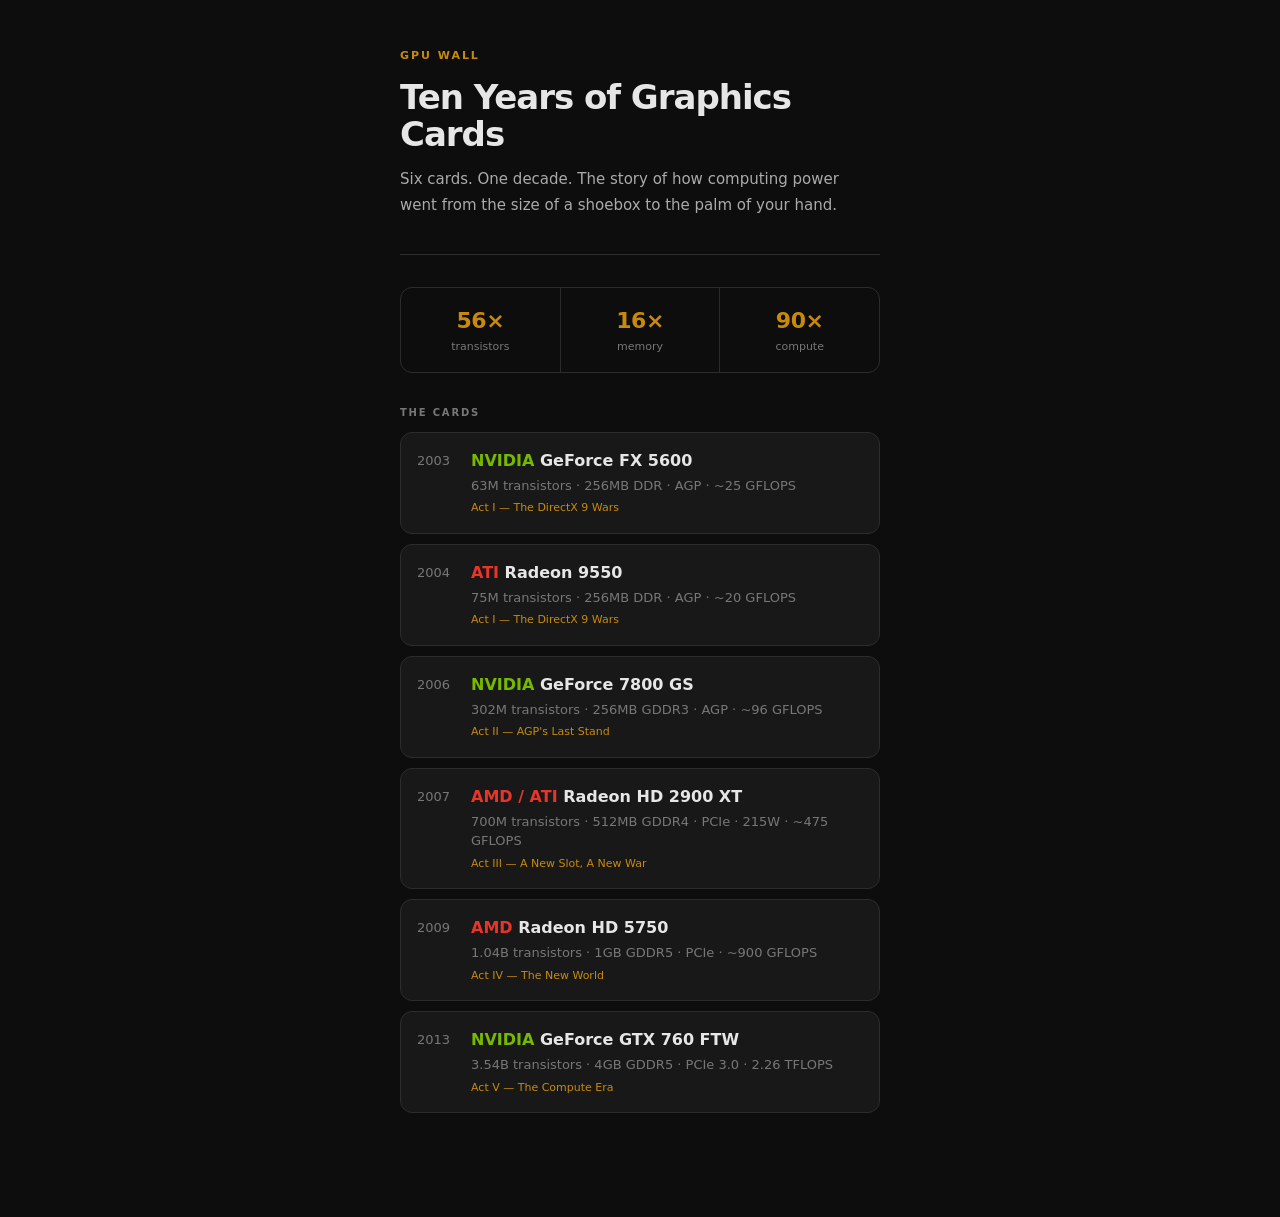
==== index.html @ 198ac1cd "Initial GPU Wall site — 6 cards, device detection, NFC pages" ====
<!DOCTYPE html>
<html lang="en">
<head>
  <meta charset="UTF-8">
  <meta name="viewport" content="width=device-width, initial-scale=1.0">
  <title>GPU Wall — Ten Years of Graphics Cards</title>
  <link rel="stylesheet" href="css/style.css">
  <style>
    .hero {
      padding: 48px 0 36px;
      border-bottom: 1px solid var(--border);
      margin-bottom: 32px;
    }
    .hero-label {
      font-size: 11px;
      font-weight: 600;
      letter-spacing: 0.18em;
      text-transform: uppercase;
      color: var(--accent);
      margin-bottom: 14px;
    }
    .hero-title {
      font-size: 34px;
      font-weight: 900;
      letter-spacing: -0.03em;
      line-height: 1.1;
      margin-bottom: 14px;
    }
    .hero-sub {
      font-size: 15px;
      color: var(--text-mid);
      line-height: 1.7;
    }

    .stats-row {
      display: flex;
      gap: 0;
      margin-bottom: 32px;
      border: 1px solid var(--border);
      border-radius: var(--radius);
      overflow: hidden;
    }
    .stat {
      flex: 1;
      padding: 16px 12px;
      text-align: center;
      border-right: 1px solid var(--border);
    }
    .stat:last-child { border-right: none; }
    .stat-value {
      font-size: 22px;
      font-weight: 800;
      color: var(--accent);
      letter-spacing: -0.02em;
    }
    .stat-label {
      font-size: 11px;
      color: var(--text-dim);
      margin-top: 2px;
    }

    .cards-list {
      display: flex;
      flex-direction: column;
      gap: 10px;
      margin-bottom: 40px;
    }
    .card-link {
      display: flex;
      align-items: flex-start;
      gap: 16px;
      padding: 16px;
      background: var(--surface);
      border: 1px solid var(--border);
      border-radius: var(--radius);
      text-decoration: none;
      color: var(--text);
      transition: border-color 0.15s;
    }
    .card-link:hover { border-color: #444; }
    .card-link-year {
      font-size: 13px;
      color: var(--text-dim);
      width: 38px;
      flex-shrink: 0;
      padding-top: 2px;
    }
    .card-link-body { flex: 1; }
    .card-link-name {
      font-size: 16px;
      font-weight: 700;
      margin-bottom: 3px;
    }
    .card-link-name .maker-nvidia { color: var(--nvidia); }
    .card-link-name .maker-ati    { color: var(--ati); }
    .card-link-desc {
      font-size: 13px;
      color: var(--text-dim);
      line-height: 1.5;
    }
    .card-link-act {
      font-size: 11px;
      color: var(--accent);
      margin-top: 5px;
      font-weight: 500;
    }
  </style>
</head>
<body>
<div class="page">

  <div class="hero">
    <div class="hero-label">GPU Wall</div>
    <div class="hero-title">Ten Years of Graphics Cards</div>
    <div class="hero-sub">
      Six cards. One decade. The story of how computing power went from the size of a shoebox to the palm of your hand.
    </div>
  </div>

  <div class="stats-row">
    <div class="stat">
      <div class="stat-value">56×</div>
      <div class="stat-label">transistors</div>
    </div>
    <div class="stat">
      <div class="stat-value">16×</div>
      <div class="stat-label">memory</div>
    </div>
    <div class="stat">
      <div class="stat-value">90×</div>
      <div class="stat-label">compute</div>
    </div>
  </div>

  <div class="section-label">The cards</div>
  <div class="cards-list">

    <a class="card-link" href="fx5600.html">
      <span class="card-link-year">2003</span>
      <div class="card-link-body">
        <div class="card-link-name"><span class="maker-nvidia">NVIDIA</span> GeForce FX 5600</div>
        <div class="card-link-desc">63M transistors · 256MB DDR · AGP · ~25 GFLOPS</div>
        <div class="card-link-act">Act I — The DirectX 9 Wars</div>
      </div>
    </a>

    <a class="card-link" href="radeon9550.html">
      <span class="card-link-year">2004</span>
      <div class="card-link-body">
        <div class="card-link-name"><span class="maker-ati">ATI</span> Radeon 9550</div>
        <div class="card-link-desc">75M transistors · 256MB DDR · AGP · ~20 GFLOPS</div>
        <div class="card-link-act">Act I — The DirectX 9 Wars</div>
      </div>
    </a>

    <a class="card-link" href="7800gs.html">
      <span class="card-link-year">2006</span>
      <div class="card-link-body">
        <div class="card-link-name"><span class="maker-nvidia">NVIDIA</span> GeForce 7800 GS</div>
        <div class="card-link-desc">302M transistors · 256MB GDDR3 · AGP · ~96 GFLOPS</div>
        <div class="card-link-act">Act II — AGP's Last Stand</div>
      </div>
    </a>

    <a class="card-link" href="hd2900xt.html">
      <span class="card-link-year">2007</span>
      <div class="card-link-body">
        <div class="card-link-name"><span class="maker-ati">AMD / ATI</span> Radeon HD 2900 XT</div>
        <div class="card-link-desc">700M transistors · 512MB GDDR4 · PCIe · 215W · ~475 GFLOPS</div>
        <div class="card-link-act">Act III — A New Slot, A New War</div>
      </div>
    </a>

    <a class="card-link" href="hd5750.html">
      <span class="card-link-year">2009</span>
      <div class="card-link-body">
        <div class="card-link-name"><span class="maker-ati">AMD</span> Radeon HD 5750</div>
        <div class="card-link-desc">1.04B transistors · 1GB GDDR5 · PCIe · ~900 GFLOPS</div>
        <div class="card-link-act">Act IV — The New World</div>
      </div>
    </a>

    <a class="card-link" href="gtx760.html">
      <span class="card-link-year">2013</span>
      <div class="card-link-body">
        <div class="card-link-name"><span class="maker-nvidia">NVIDIA</span> GeForce GTX 760 FTW</div>
        <div class="card-link-desc">3.54B transistors · 4GB GDDR5 · PCIe 3.0 · 2.26 TFLOPS</div>
        <div class="card-link-act">Act V — The Compute Era</div>
      </div>
    </a>

  </div>

</div>
</body>
</html>
---- css/style.css ----
/* ─── Reset & Variables ──────────────────────────────────────────────────── */
*, *::before, *::after { box-sizing: border-box; margin: 0; padding: 0; }

:root {
  --bg:          #0d0d0d;
  --surface:     #181818;
  --surface-2:   #202020;
  --border:      #2c2c2c;
  --text:        #e6e6e6;
  --text-dim:    #777;
  --text-mid:    #aaa;
  --accent:      #c98a0a;
  --accent-dim:  rgba(201, 138, 10, 0.15);
  --nvidia:      #76b900;
  --ati:         #e8352a;
  --radius:      12px;
  --font:        -apple-system, BlinkMacSystemFont, 'Segoe UI', system-ui, sans-serif;
}

html { font-size: 16px; -webkit-text-size-adjust: 100%; }

body {
  background: var(--bg);
  color: var(--text);
  font-family: var(--font);
  line-height: 1.5;
  min-height: 100vh;
}

/* ─── Layout ────────────────────────────────────────────────────────────── */
.page {
  max-width: 520px;
  margin: 0 auto;
  padding: 0 20px 64px;
}

/* ─── Card Header ───────────────────────────────────────────────────────── */
.card-header {
  padding: 40px 0 32px;
  border-bottom: 1px solid var(--border);
  margin-bottom: 28px;
}

.card-maker {
  font-size: 11px;
  font-weight: 600;
  letter-spacing: 0.16em;
  text-transform: uppercase;
  margin-bottom: 8px;
}
.card-maker.nvidia { color: var(--nvidia); }
.card-maker.ati    { color: var(--ati); }

.card-name {
  font-size: 30px;
  font-weight: 800;
  letter-spacing: -0.02em;
  line-height: 1.1;
  margin-bottom: 8px;
}

.card-meta {
  display: flex;
  gap: 16px;
  font-size: 13px;
  color: var(--text-dim);
}

.card-era {
  color: var(--accent);
  font-size: 12px;
  font-weight: 500;
  letter-spacing: 0.06em;
  margin-top: 10px;
}

/* ─── Comparison Block ──────────────────────────────────────────────────── */
.comparison {
  background: var(--surface);
  border: 1px solid var(--border);
  border-radius: var(--radius);
  padding: 22px 20px;
  margin-bottom: 28px;
  position: relative;
  overflow: hidden;
}

.comparison::before {
  content: '';
  position: absolute;
  top: 0; left: 0; right: 0;
  height: 2px;
  background: linear-gradient(90deg, var(--accent), transparent);
}

.comparison-label {
  font-size: 10px;
  font-weight: 600;
  letter-spacing: 0.18em;
  text-transform: uppercase;
  color: var(--text-dim);
  margin-bottom: 14px;
}

.comparison-device {
  font-size: 16px;
  font-weight: 600;
  color: var(--text);
  margin-bottom: 20px;
}

.comparison-device .chip-name {
  display: block;
  font-size: 13px;
  font-weight: 400;
  color: var(--text-dim);
  margin-top: 2px;
}

.multiplier-row {
  display: flex;
  align-items: flex-end;
  gap: 10px;
  margin-bottom: 16px;
}

.multiplier-number {
  font-size: 64px;
  font-weight: 900;
  line-height: 1;
  color: var(--accent);
  letter-spacing: -0.03em;
  transition: opacity 0.3s;
}

.multiplier-label {
  font-size: 14px;
  color: var(--text-mid);
  padding-bottom: 6px;
  line-height: 1.4;
}

.comparison-bar {
  height: 4px;
  background: var(--border);
  border-radius: 2px;
  margin-bottom: 16px;
  overflow: hidden;
}

.comparison-bar-fill {
  height: 100%;
  background: var(--accent);
  border-radius: 2px;
  width: 0;
  transition: width 1s cubic-bezier(0.4, 0, 0.2, 1);
}

.comparison-detail {
  font-size: 13px;
  color: var(--text-dim);
  line-height: 1.65;
}

.comparison-detail strong {
  color: var(--text-mid);
  font-weight: 500;
}

/* Loading state */
.comparison-loading {
  font-size: 14px;
  color: var(--text-dim);
  font-style: italic;
}

/* Desktop fallback */
.comparison-desktop {
  font-size: 14px;
  color: var(--text-mid);
  line-height: 1.65;
}

/* ─── Specs ─────────────────────────────────────────────────────────────── */
.section-label {
  font-size: 10px;
  font-weight: 600;
  letter-spacing: 0.18em;
  text-transform: uppercase;
  color: var(--text-dim);
  margin-bottom: 12px;
}

.specs {
  margin-bottom: 28px;
  border: 1px solid var(--border);
  border-radius: var(--radius);
  overflow: hidden;
}

.spec-row {
  display: flex;
  justify-content: space-between;
  align-items: baseline;
  padding: 11px 16px;
  font-size: 14px;
  border-bottom: 1px solid var(--border);
}

.spec-row:last-child { border-bottom: none; }
.spec-row:nth-child(even) { background: var(--surface-2); }

.spec-label { color: var(--text-dim); }
.spec-value { font-weight: 500; text-align: right; }

/* ─── Story ─────────────────────────────────────────────────────────────── */
.story {
  margin-bottom: 36px;
}

.story-text {
  font-size: 15px;
  line-height: 1.75;
  color: var(--text-mid);
}

.story-text p + p { margin-top: 14px; }

.story-text em {
  color: var(--text);
  font-style: normal;
  font-weight: 500;
}

/* ─── Collection Nav ─────────────────────────────────────────────────────── */
.collection {
  border-top: 1px solid var(--border);
  padding-top: 28px;
}

.collection-grid {
  display: flex;
  flex-direction: column;
  gap: 6px;
}

.collection-item {
  display: flex;
  align-items: center;
  gap: 12px;
  padding: 11px 14px;
  border-radius: 8px;
  border: 1px solid var(--border);
  text-decoration: none;
  color: var(--text-dim);
  font-size: 13px;
  transition: border-color 0.15s, background 0.15s;
}

.collection-item:hover {
  border-color: #444;
  background: var(--surface);
  color: var(--text);
}

.collection-item.active {
  border-color: var(--accent);
  background: var(--accent-dim);
  color: var(--text);
  pointer-events: none;
}

.collection-year {
  font-size: 11px;
  color: var(--text-dim);
  width: 36px;
  flex-shrink: 0;
}

.collection-name { flex: 1; font-weight: 500; }

.collection-dot {
  width: 5px;
  height: 5px;
  border-radius: 50%;
  flex-shrink: 0;
}
.collection-item.active .collection-dot { background: var(--accent); }

/* ─── Animations ─────────────────────────────────────────────────────────── */
@keyframes fadeUp {
  from { opacity: 0; transform: translateY(12px); }
  to   { opacity: 1; transform: translateY(0); }
}

.card-header   { animation: fadeUp 0.4s ease both; }
.comparison    { animation: fadeUp 0.4s ease 0.1s both; }
.specs         { animation: fadeUp 0.4s ease 0.2s both; }
.story         { animation: fadeUp 0.4s ease 0.3s both; }
.collection    { animation: fadeUp 0.4s ease 0.4s both; }
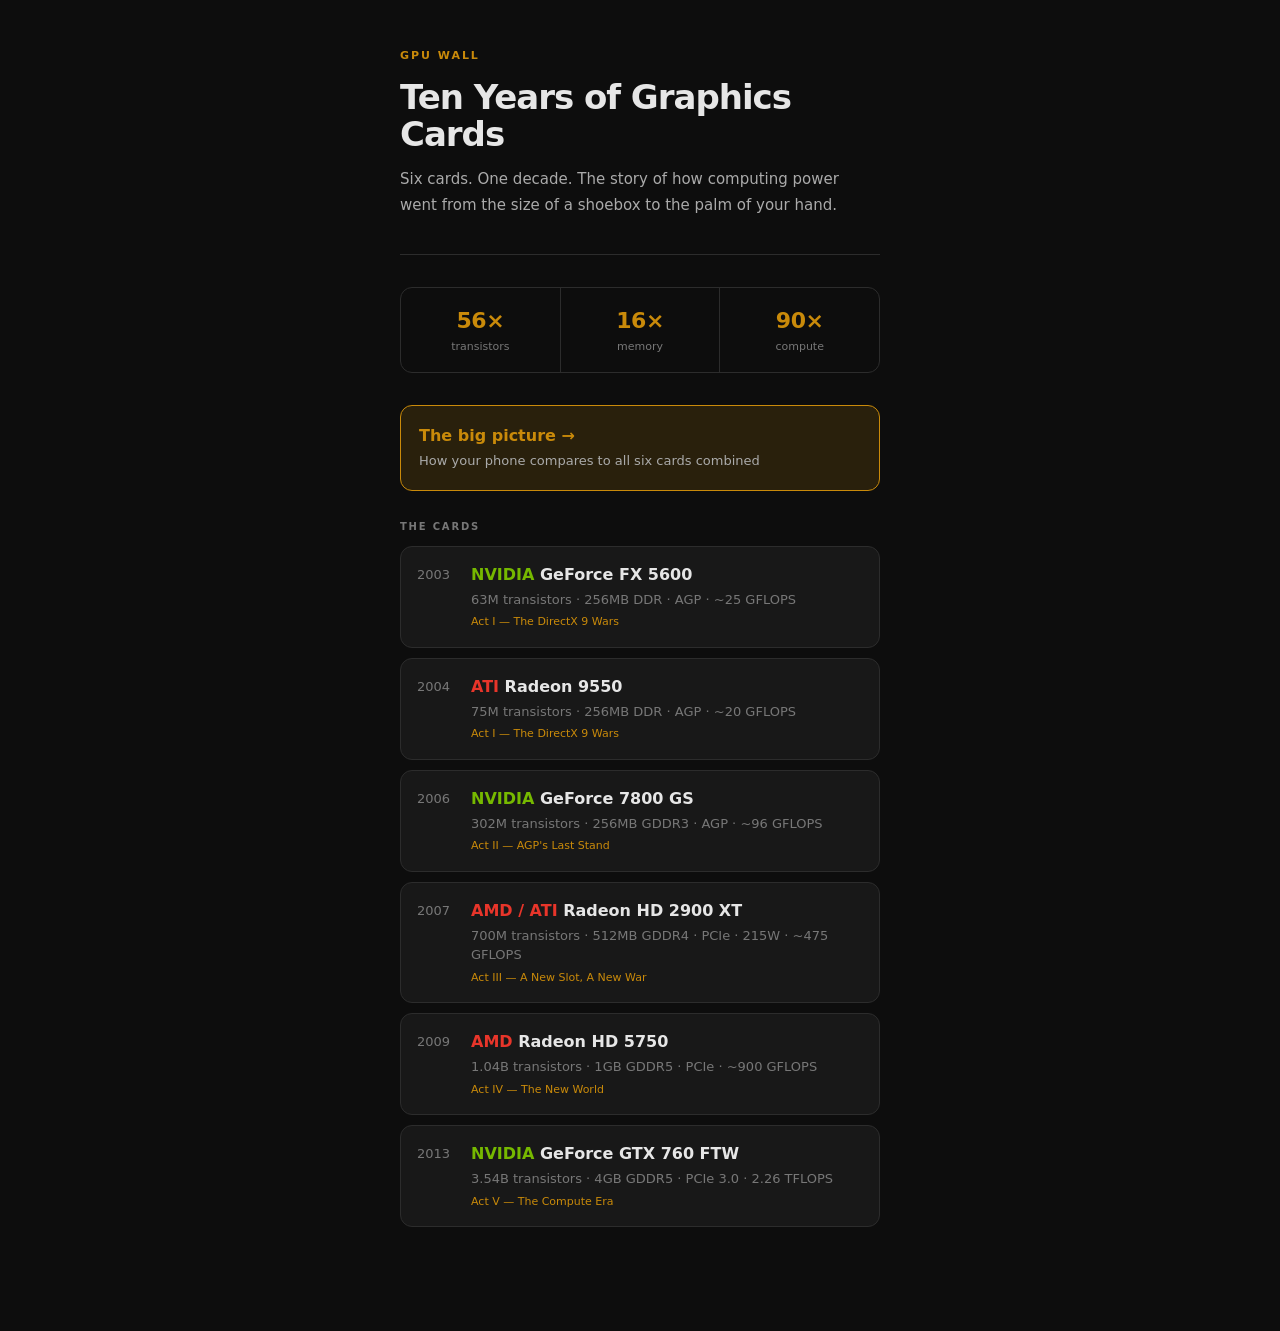
==== commit 5ada8456: "Add conclusion page — combined comparison + closing essay" ====
--- a/index.html
+++ b/index.html
@@ -132,6 +132,15 @@
     </div>
   </div>
 
+  <div style="margin-bottom:28px">
+    <a href="conclusion.html" style="display:flex;align-items:center;justify-content:space-between;padding:18px;background:var(--accent-dim);border:1px solid var(--accent);border-radius:12px;text-decoration:none;color:var(--text)">
+      <span>
+        <strong style="color:var(--accent);font-size:16px">The big picture →</strong><br>
+        <span style="font-size:13px;color:var(--text-mid)">How your phone compares to all six cards combined</span>
+      </span>
+    </a>
+  </div>
+
   <div class="section-label">The cards</div>
   <div class="cards-list">
 
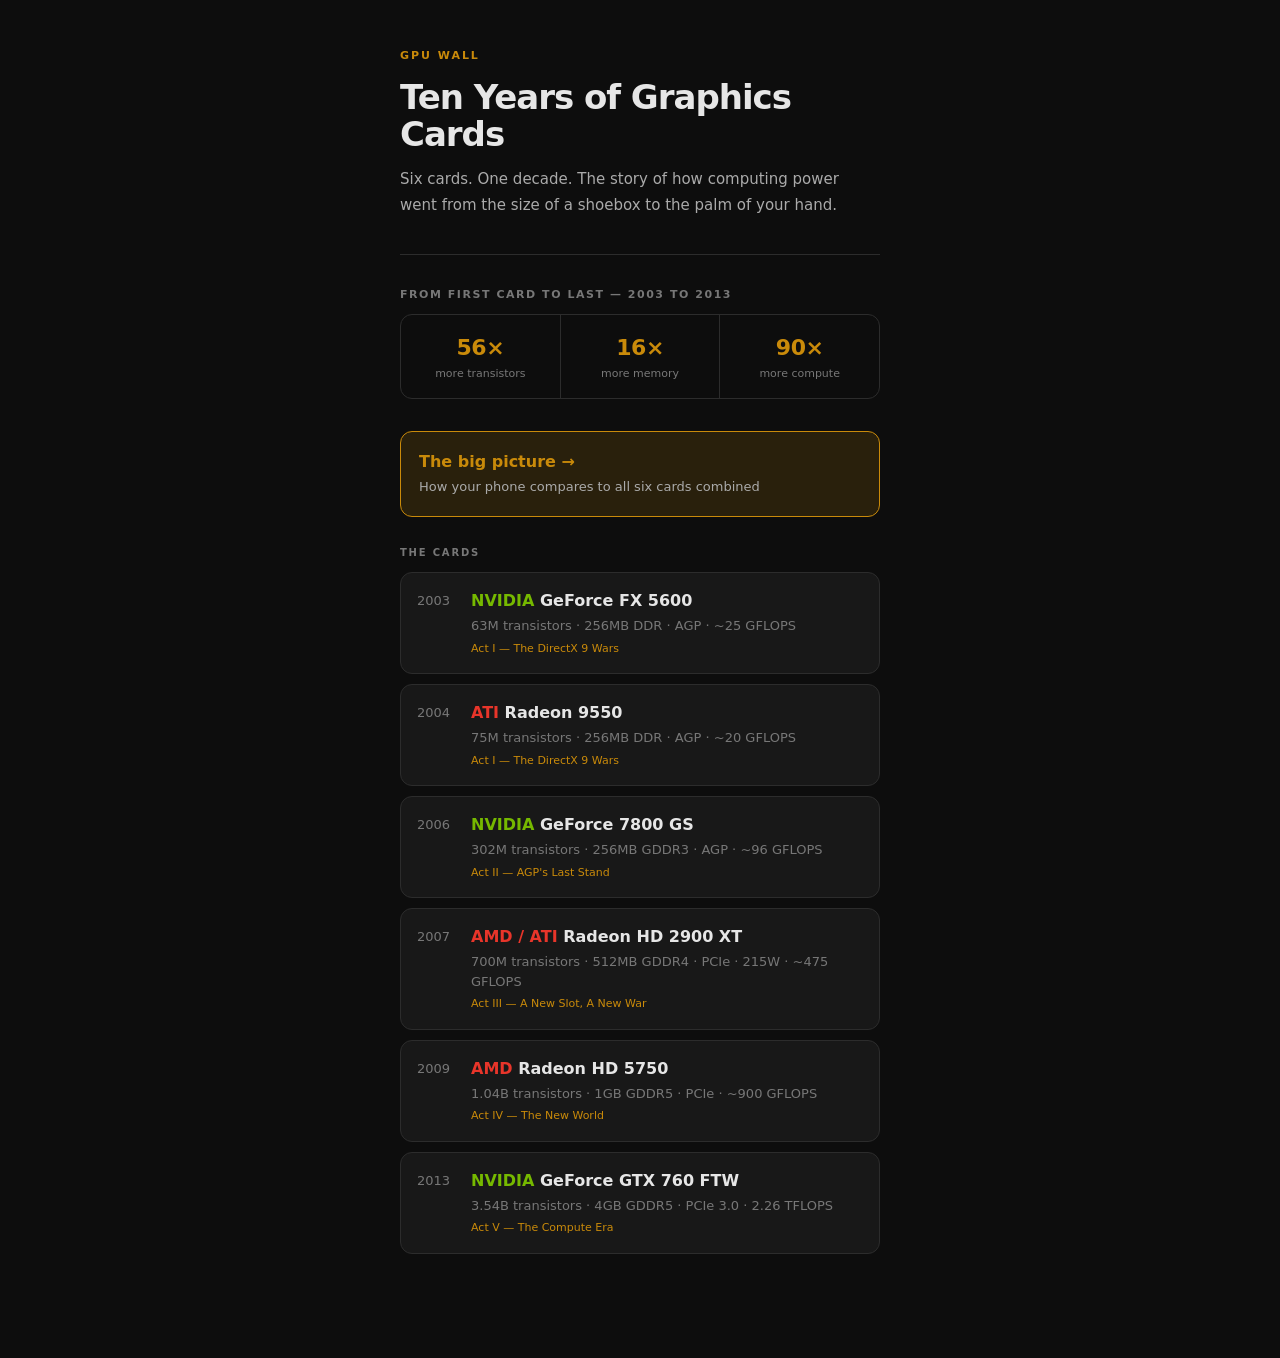
==== commit d4e77169: "Clarify stats row — add context label and 'more X' phrasing" ====
--- a/index.html
+++ b/index.html
@@ -117,18 +117,19 @@
     </div>
   </div>
 
+  <div style="font-size:11px;font-weight:600;letter-spacing:0.14em;text-transform:uppercase;color:var(--text-dim);margin-bottom:10px">From first card to last — 2003 to 2013</div>
   <div class="stats-row">
     <div class="stat">
       <div class="stat-value">56×</div>
-      <div class="stat-label">transistors</div>
+      <div class="stat-label">more transistors</div>
     </div>
     <div class="stat">
       <div class="stat-value">16×</div>
-      <div class="stat-label">memory</div>
+      <div class="stat-label">more memory</div>
     </div>
     <div class="stat">
       <div class="stat-value">90×</div>
-      <div class="stat-label">compute</div>
+      <div class="stat-label">more compute</div>
     </div>
   </div>
 
--- a/css/style.css
+++ b/css/style.css
@@ -213,6 +213,52 @@
 .spec-label { color: var(--text-dim); }
 .spec-value { font-weight: 500; text-align: right; }
 
+/* ─── Games ─────────────────────────────────────────────────────────────── */
+.games {
+  margin-bottom: 28px;
+  border: 1px solid var(--border);
+  border-radius: var(--radius);
+  overflow: hidden;
+}
+
+.game-row {
+  display: grid;
+  grid-template-columns: 1fr auto;
+  grid-template-rows: auto auto;
+  gap: 0 12px;
+  padding: 12px 16px;
+  border-bottom: 1px solid var(--border);
+}
+
+.game-row:last-child { border-bottom: none; }
+.game-row:nth-child(even) { background: var(--surface-2); }
+
+.game-name {
+  font-size: 14px;
+  font-weight: 600;
+  grid-column: 1;
+  grid-row: 1;
+}
+
+.game-year {
+  font-size: 12px;
+  color: var(--accent);
+  font-weight: 600;
+  grid-column: 2;
+  grid-row: 1;
+  text-align: right;
+  align-self: center;
+}
+
+.game-note {
+  font-size: 12px;
+  color: var(--text-dim);
+  grid-column: 1 / -1;
+  grid-row: 2;
+  margin-top: 2px;
+  line-height: 1.4;
+}
+
 /* ─── Story ─────────────────────────────────────────────────────────────── */
 .story {
   margin-bottom: 36px;
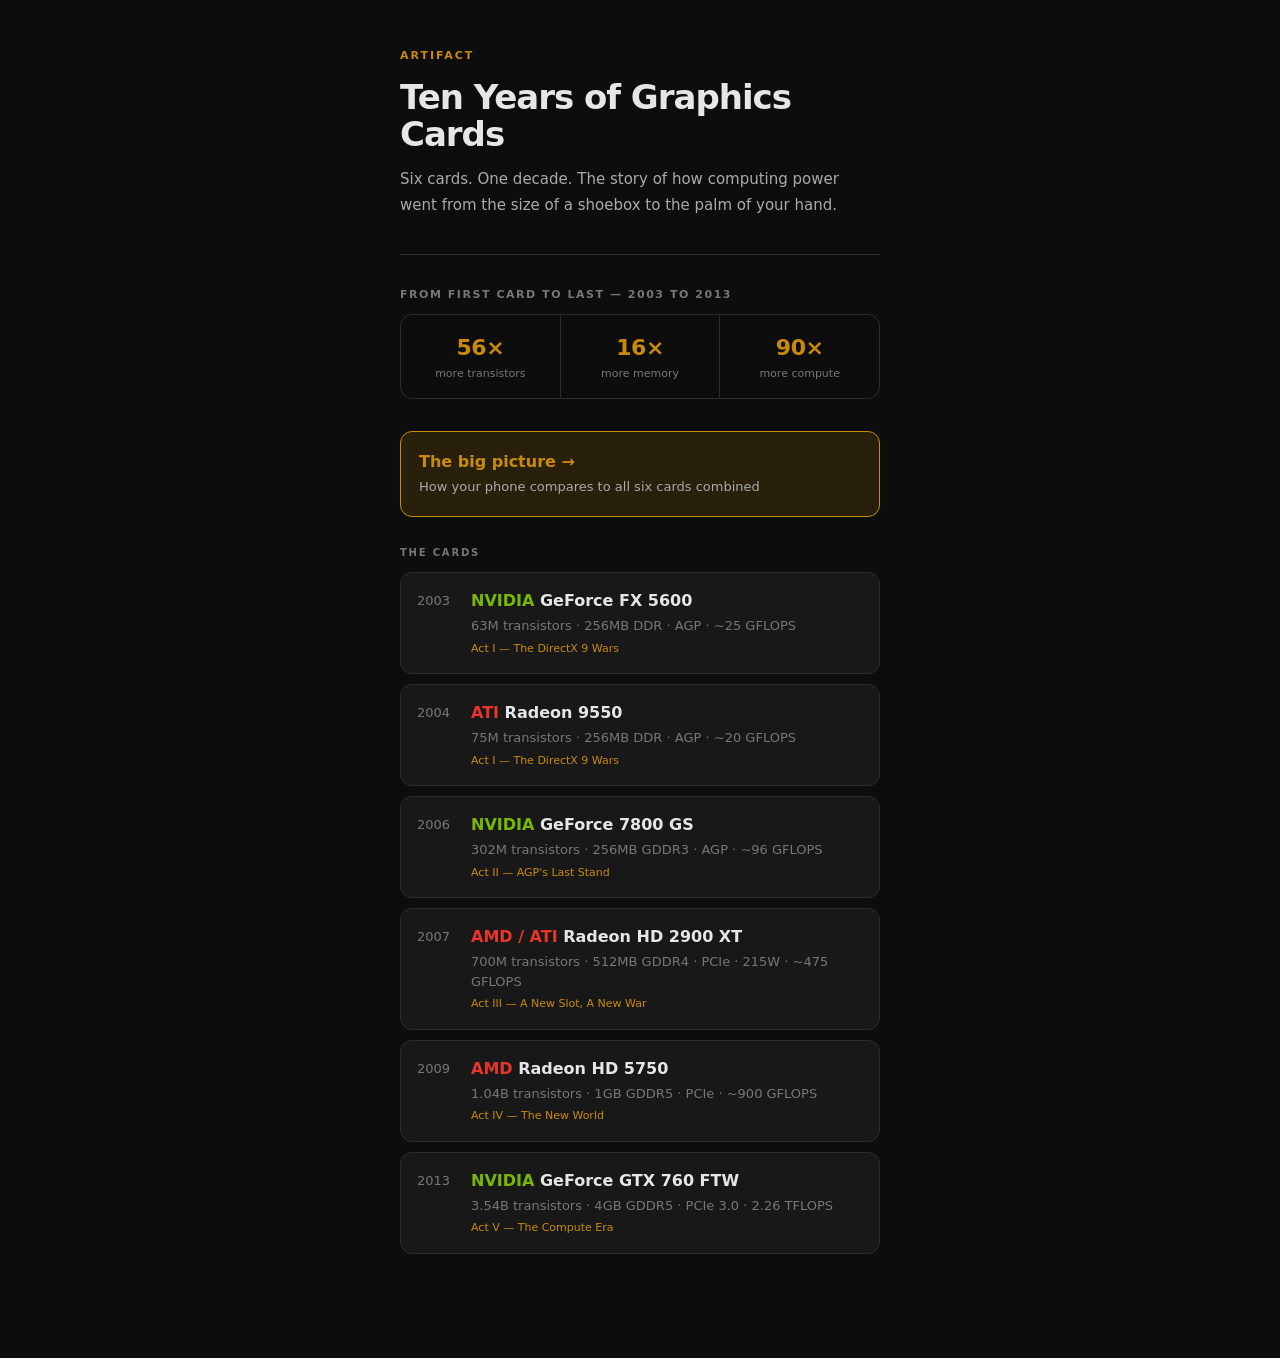
==== commit aad1ba7d: "Rename project to Artifact" ====
--- a/index.html
+++ b/index.html
@@ -3,7 +3,7 @@
 <head>
   <meta charset="UTF-8">
   <meta name="viewport" content="width=device-width, initial-scale=1.0">
-  <title>GPU Wall — Ten Years of Graphics Cards</title>
+  <title>Artifact — Ten Years of Graphics Cards</title>
   <link rel="stylesheet" href="css/style.css">
   <style>
     .hero {
@@ -110,7 +110,7 @@
 <div class="page">
 
   <div class="hero">
-    <div class="hero-label">GPU Wall</div>
+    <div class="hero-label">Artifact</div>
     <div class="hero-title">Ten Years of Graphics Cards</div>
     <div class="hero-sub">
       Six cards. One decade. The story of how computing power went from the size of a shoebox to the palm of your hand.
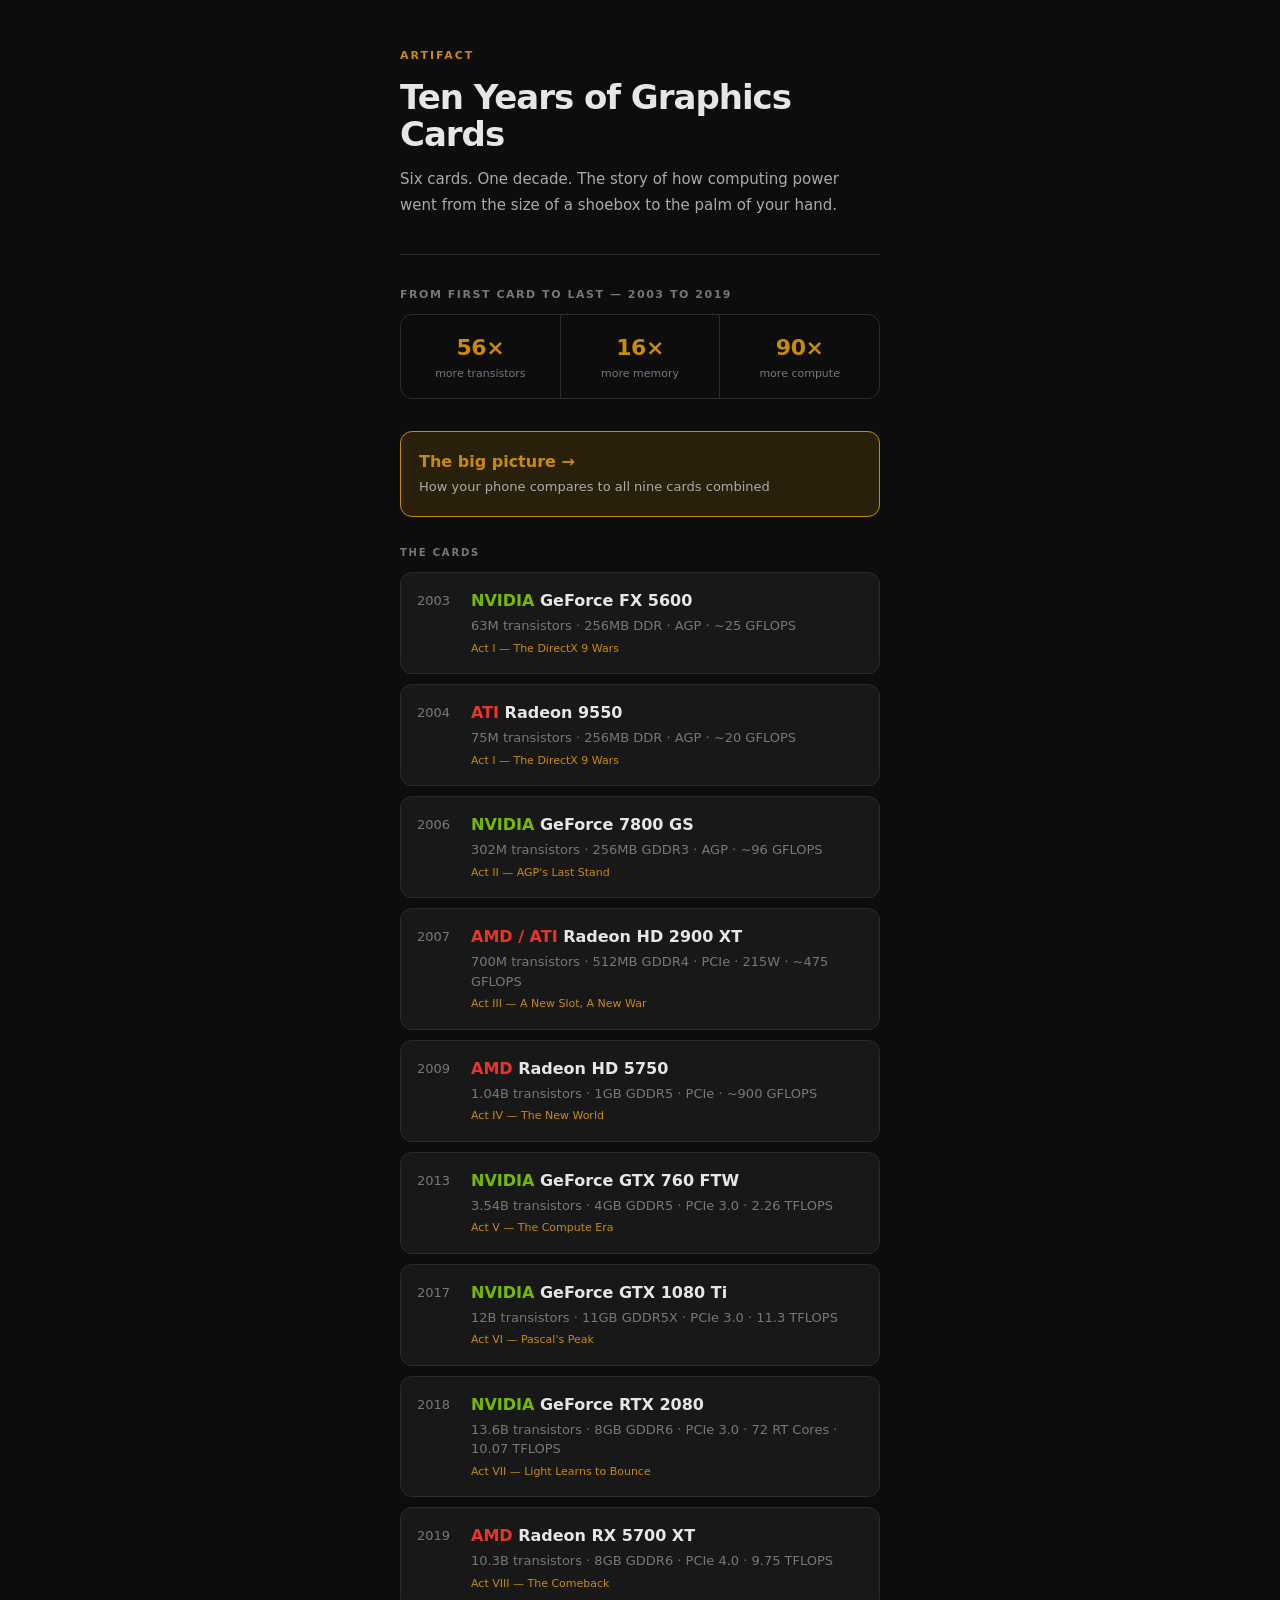
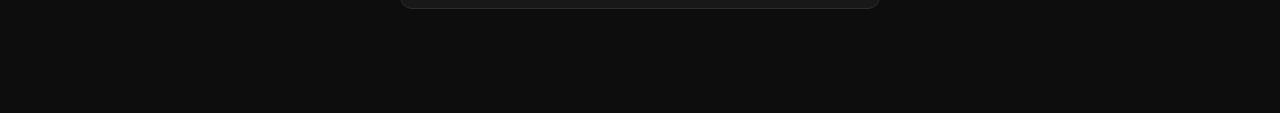
==== commit 5a4f93fb: "Add GTX 1080 Ti card page, RTX 2080 photo, fix nav bugs throughout - New: gtx1080ti.html — Act VI (P" ====
--- a/index.html
+++ b/index.html
@@ -117,7 +117,7 @@
     </div>
   </div>
 
-  <div style="font-size:11px;font-weight:600;letter-spacing:0.14em;text-transform:uppercase;color:var(--text-dim);margin-bottom:10px">From first card to last — 2003 to 2013</div>
+  <div style="font-size:11px;font-weight:600;letter-spacing:0.14em;text-transform:uppercase;color:var(--text-dim);margin-bottom:10px">From first card to last — 2003 to 2019</div>
   <div class="stats-row">
     <div class="stat">
       <div class="stat-value">56×</div>
@@ -137,7 +137,7 @@
     <a href="conclusion.html" style="display:flex;align-items:center;justify-content:space-between;padding:18px;background:var(--accent-dim);border:1px solid var(--accent);border-radius:12px;text-decoration:none;color:var(--text)">
       <span>
         <strong style="color:var(--accent);font-size:16px">The big picture →</strong><br>
-        <span style="font-size:13px;color:var(--text-mid)">How your phone compares to all six cards combined</span>
+        <span style="font-size:13px;color:var(--text-mid)">How your phone compares to all nine cards combined</span>
       </span>
     </a>
   </div>
@@ -199,6 +199,33 @@
       </div>
     </a>
 
+    <a class="card-link" href="gtx1080ti.html">
+      <span class="card-link-year">2017</span>
+      <div class="card-link-body">
+        <div class="card-link-name"><span class="maker-nvidia">NVIDIA</span> GeForce GTX 1080 Ti</div>
+        <div class="card-link-desc">12B transistors · 11GB GDDR5X · PCIe 3.0 · 11.3 TFLOPS</div>
+        <div class="card-link-act">Act VI — Pascal's Peak</div>
+      </div>
+    </a>
+
+    <a class="card-link" href="rtx2080.html">
+      <span class="card-link-year">2018</span>
+      <div class="card-link-body">
+        <div class="card-link-name"><span class="maker-nvidia">NVIDIA</span> GeForce RTX 2080</div>
+        <div class="card-link-desc">13.6B transistors · 8GB GDDR6 · PCIe 3.0 · 72 RT Cores · 10.07 TFLOPS</div>
+        <div class="card-link-act">Act VII — Light Learns to Bounce</div>
+      </div>
+    </a>
+
+    <a class="card-link" href="rx5700xt.html">
+      <span class="card-link-year">2019</span>
+      <div class="card-link-body">
+        <div class="card-link-name"><span class="maker-ati">AMD</span> Radeon RX 5700 XT</div>
+        <div class="card-link-desc">10.3B transistors · 8GB GDDR6 · PCIe 4.0 · 9.75 TFLOPS</div>
+        <div class="card-link-act">Act VIII — The Comeback</div>
+      </div>
+    </a>
+
   </div>
 
 </div>
--- a/css/style.css
+++ b/css/style.css
@@ -250,6 +250,22 @@
   align-self: center;
 }
 
+.game-link {
+  text-decoration: none;
+  color: var(--text);
+  display: inline-flex;
+  align-items: center;
+  gap: 6px;
+}
+
+.game-link:hover { color: var(--accent); }
+
+.game-trailer-icon {
+  font-size: 10px;
+  color: var(--accent);
+  opacity: 0.8;
+}
+
 .game-note {
   font-size: 12px;
   color: var(--text-dim);
@@ -344,3 +360,21 @@
 .specs         { animation: fadeUp 0.4s ease 0.2s both; }
 .story         { animation: fadeUp 0.4s ease 0.3s both; }
 .collection    { animation: fadeUp 0.4s ease 0.4s both; }
+
+/* ─── Card photo ─────────────────────────────────────────────────────────── */
+.card-photo {
+  margin: 0 0 4px;
+  border-radius: 12px;
+  overflow: hidden;
+  background: #111;
+  animation: fadeUp 0.4s ease 0.05s both;
+}
+
+.card-photo img {
+  display: block;
+  width: 100%;
+  height: 220px;
+  object-fit: cover;
+  object-position: center;
+  opacity: 0.92;
+}
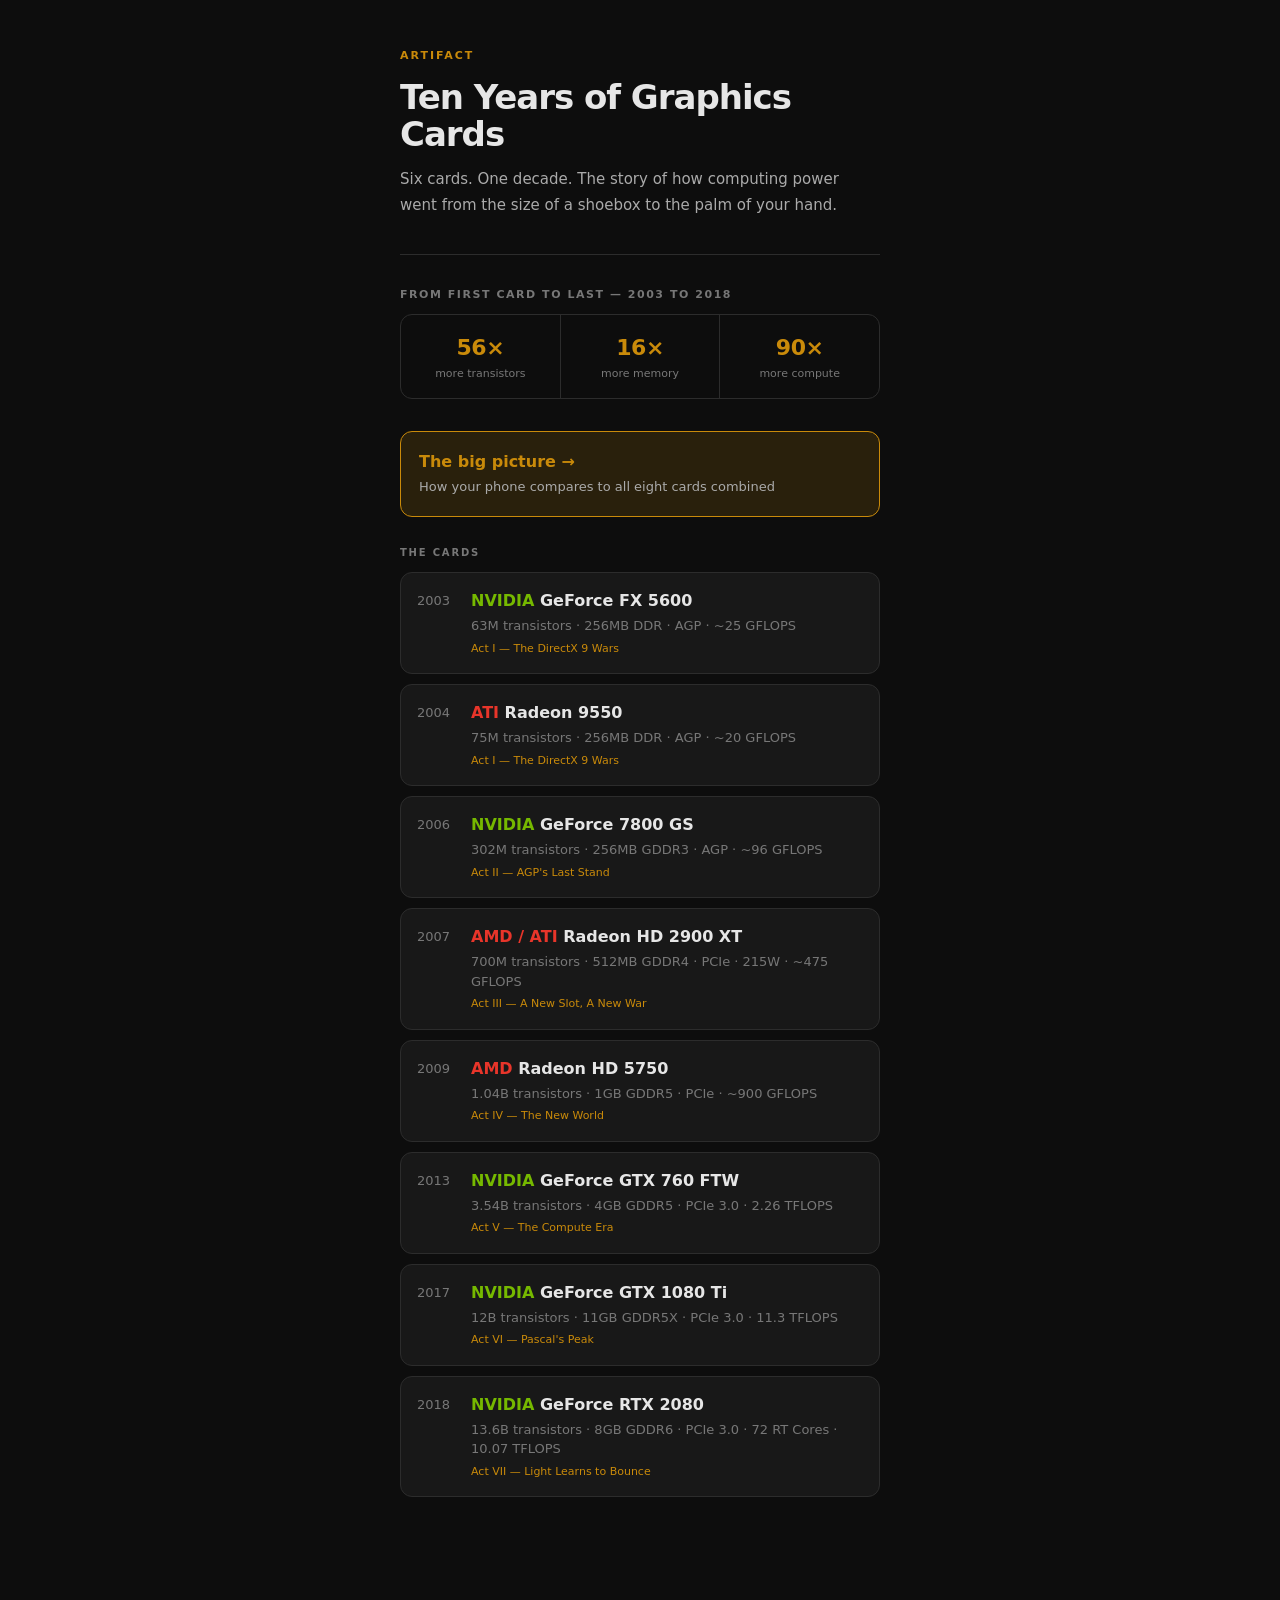
==== commit 7b427a88: "Remove Radeon RX 5700 XT from collection Card was not part of the physical installation. Deleted rx5" ====
--- a/index.html
+++ b/index.html
@@ -117,7 +117,7 @@
     </div>
   </div>
 
-  <div style="font-size:11px;font-weight:600;letter-spacing:0.14em;text-transform:uppercase;color:var(--text-dim);margin-bottom:10px">From first card to last — 2003 to 2019</div>
+  <div style="font-size:11px;font-weight:600;letter-spacing:0.14em;text-transform:uppercase;color:var(--text-dim);margin-bottom:10px">From first card to last — 2003 to 2018</div>
   <div class="stats-row">
     <div class="stat">
       <div class="stat-value">56×</div>
@@ -137,7 +137,7 @@
     <a href="conclusion.html" style="display:flex;align-items:center;justify-content:space-between;padding:18px;background:var(--accent-dim);border:1px solid var(--accent);border-radius:12px;text-decoration:none;color:var(--text)">
       <span>
         <strong style="color:var(--accent);font-size:16px">The big picture →</strong><br>
-        <span style="font-size:13px;color:var(--text-mid)">How your phone compares to all nine cards combined</span>
+        <span style="font-size:13px;color:var(--text-mid)">How your phone compares to all eight cards combined</span>
       </span>
     </a>
   </div>
@@ -217,14 +217,6 @@
       </div>
     </a>
 
-    <a class="card-link" href="rx5700xt.html">
-      <span class="card-link-year">2019</span>
-      <div class="card-link-body">
-        <div class="card-link-name"><span class="maker-ati">AMD</span> Radeon RX 5700 XT</div>
-        <div class="card-link-desc">10.3B transistors · 8GB GDDR6 · PCIe 4.0 · 9.75 TFLOPS</div>
-        <div class="card-link-act">Act VIII — The Comeback</div>
-      </div>
-    </a>
 
   </div>
 
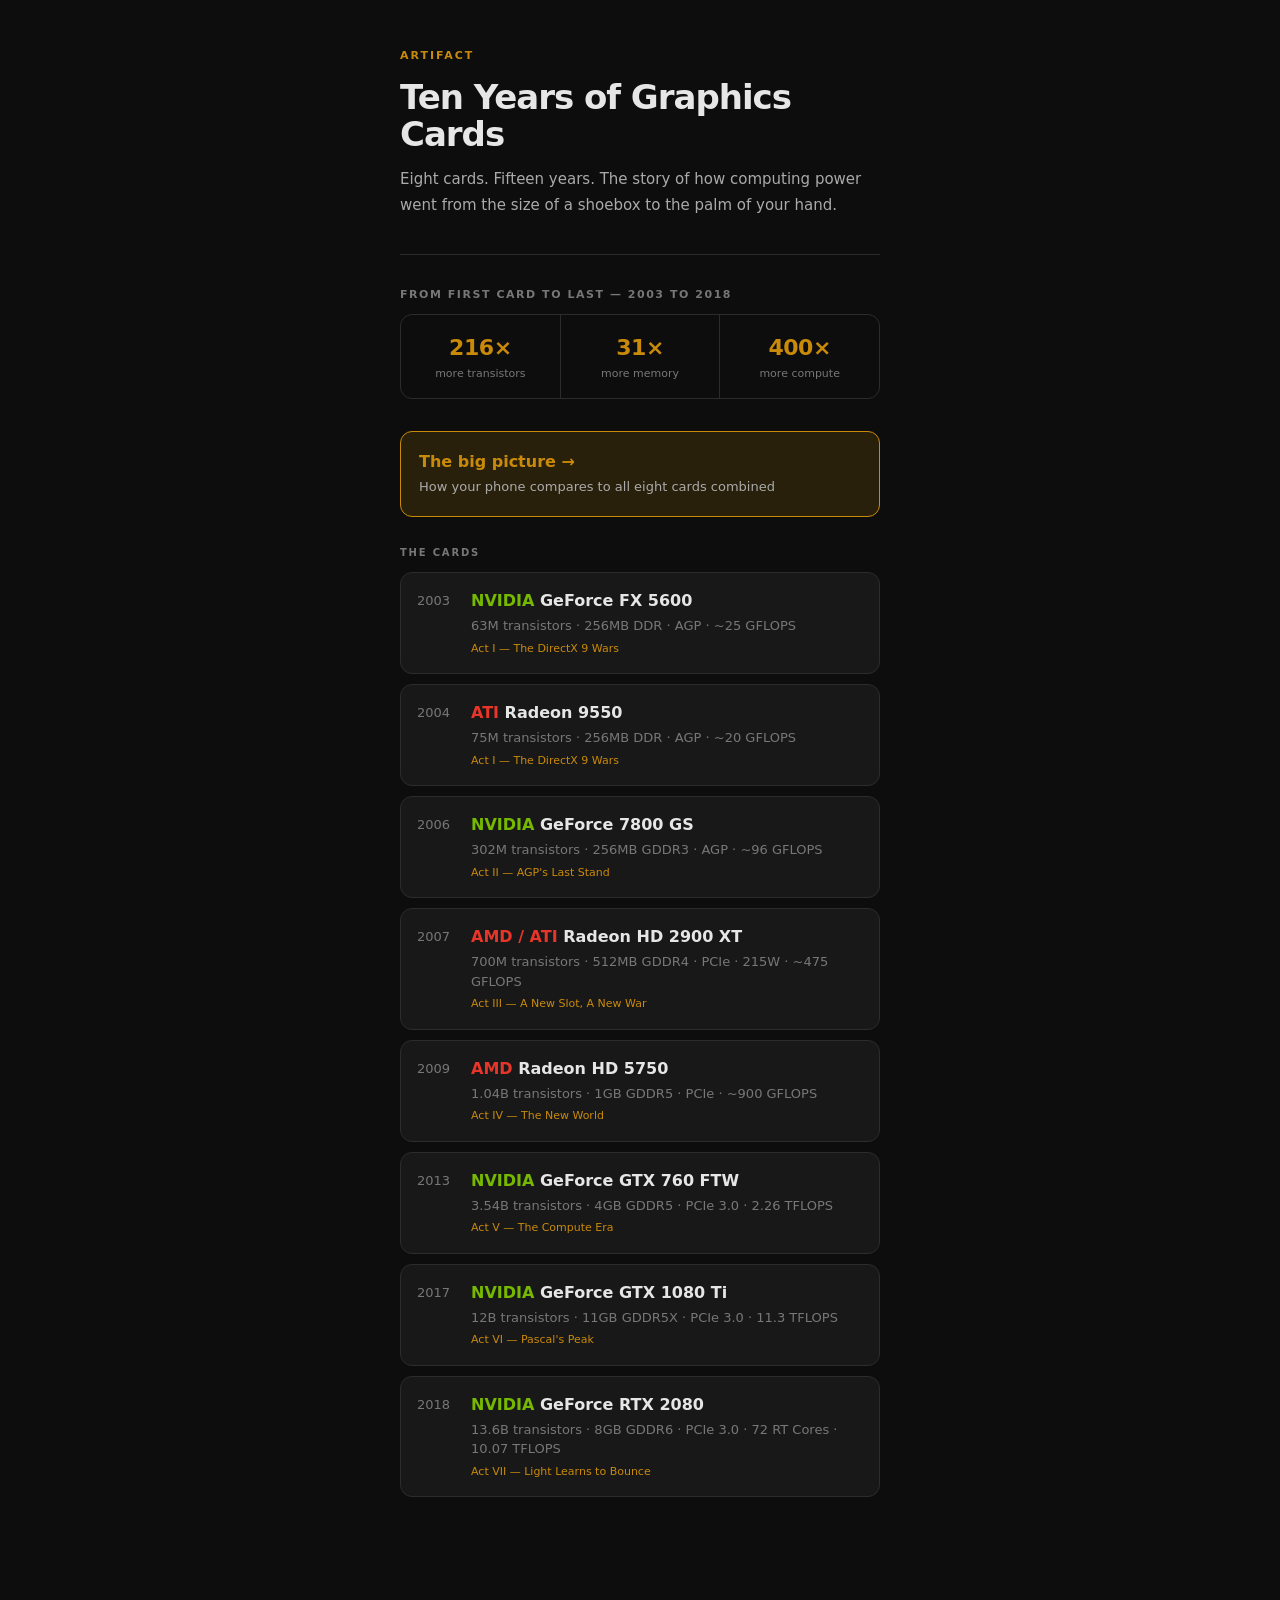
==== commit 915f9f10: "Fix stale copy: eight cards, corrected stats, RTX 2080 as closing card Co-Authored-By: Claude Sonnet" ====
--- a/index.html
+++ b/index.html
@@ -113,22 +113,22 @@
     <div class="hero-label">Artifact</div>
     <div class="hero-title">Ten Years of Graphics Cards</div>
     <div class="hero-sub">
-      Six cards. One decade. The story of how computing power went from the size of a shoebox to the palm of your hand.
+      Eight cards. Fifteen years. The story of how computing power went from the size of a shoebox to the palm of your hand.
     </div>
   </div>
 
   <div style="font-size:11px;font-weight:600;letter-spacing:0.14em;text-transform:uppercase;color:var(--text-dim);margin-bottom:10px">From first card to last — 2003 to 2018</div>
   <div class="stats-row">
     <div class="stat">
-      <div class="stat-value">56×</div>
+      <div class="stat-value">216×</div>
       <div class="stat-label">more transistors</div>
     </div>
     <div class="stat">
-      <div class="stat-value">16×</div>
+      <div class="stat-value">31×</div>
       <div class="stat-label">more memory</div>
     </div>
     <div class="stat">
-      <div class="stat-value">90×</div>
+      <div class="stat-value">400×</div>
       <div class="stat-label">more compute</div>
     </div>
   </div>
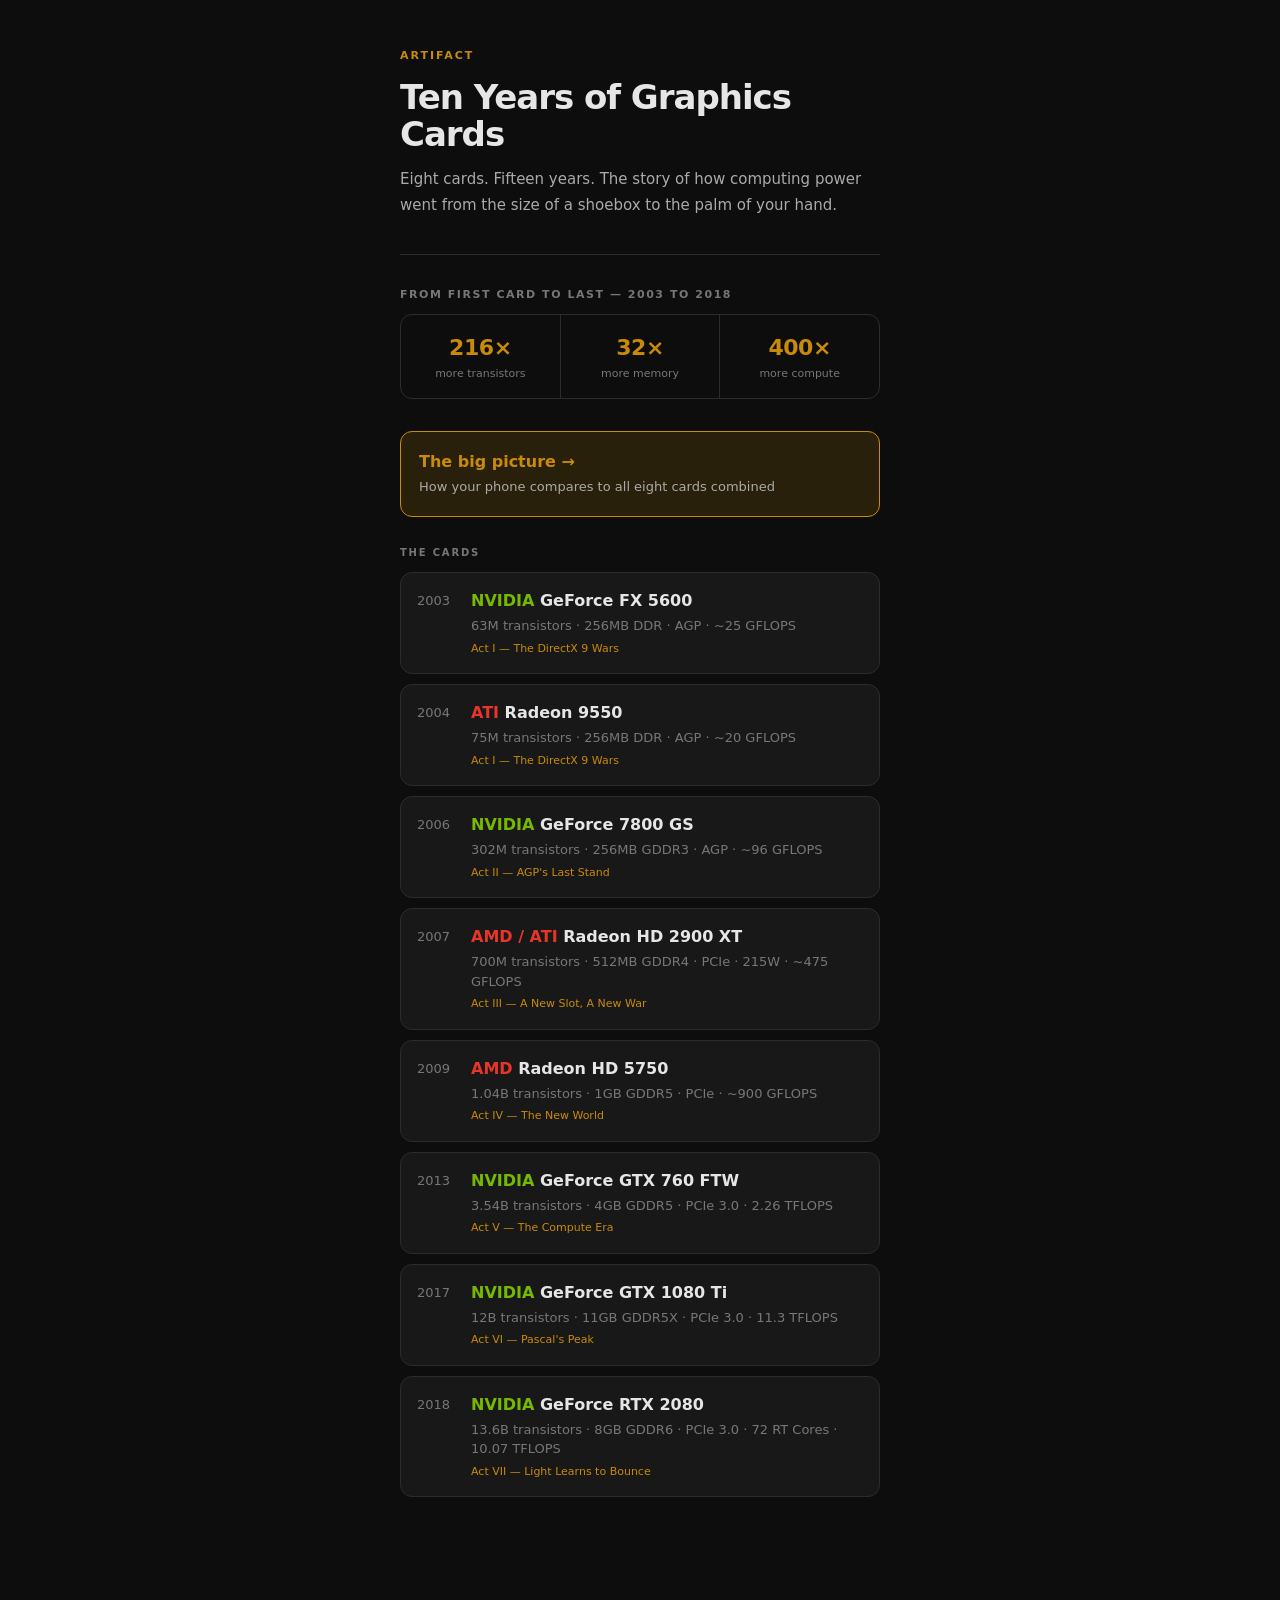
==== commit d787cc17: "Fix memory stat: 256MB → 8GB is 32×, not 31× Co-Authored-By: Claude Sonnet 4.6 <noreply@anthropic.co" ====
--- a/index.html
+++ b/index.html
@@ -124,7 +124,7 @@
       <div class="stat-label">more transistors</div>
     </div>
     <div class="stat">
-      <div class="stat-value">31×</div>
+      <div class="stat-value">32×</div>
       <div class="stat-label">more memory</div>
     </div>
     <div class="stat">
